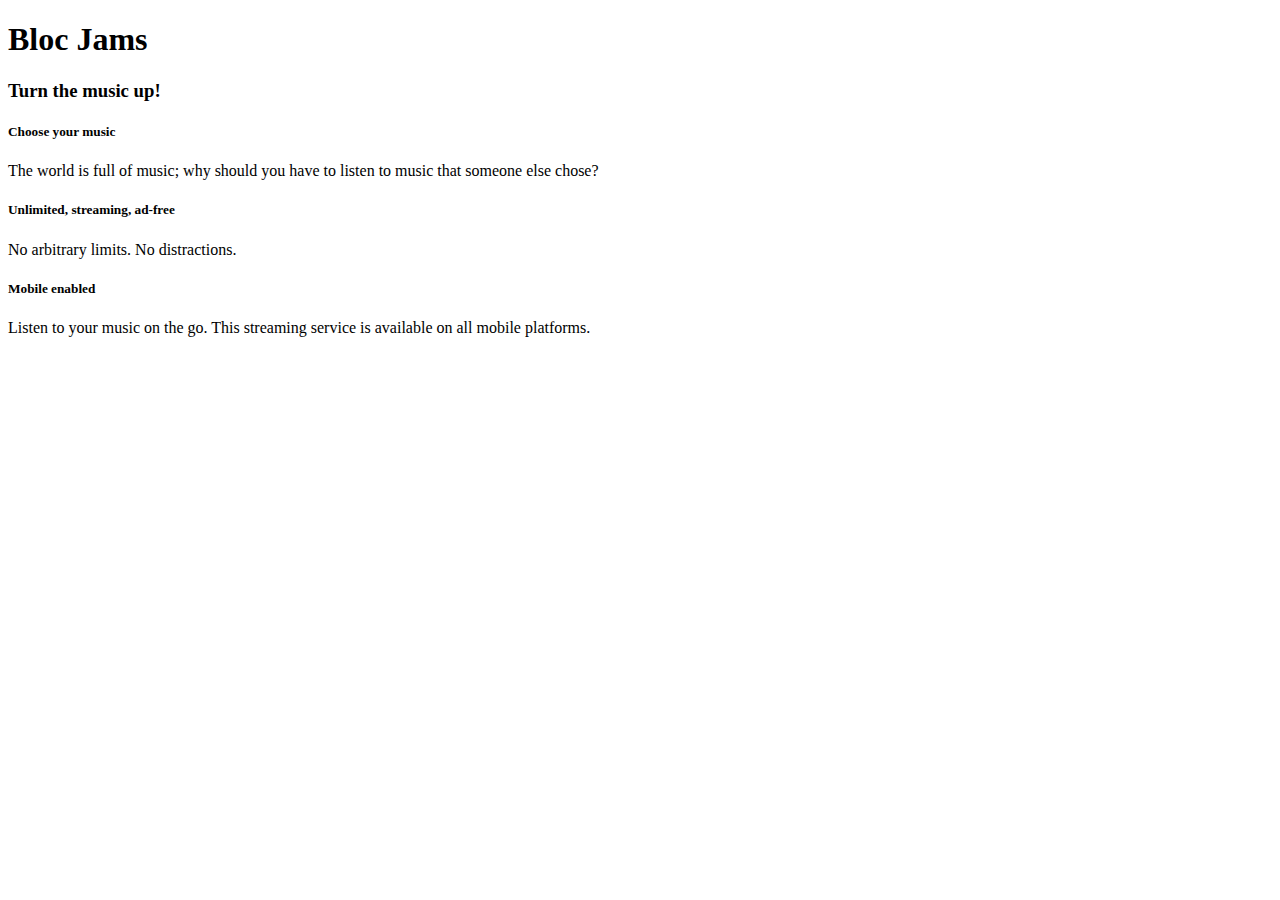
==== index.html @ 6379f97f "Assignment 1 completed" ====
<!DOCTYPE html>
<html>
  <head>
    <title>Bloc Jams</title>
  </head>
  <body>
    <nav> <!-- navigation bar -->
    </nav>
    <section> <!-- hero content -->
      <h1>Bloc Jams</h1>
      <h3>Turn the music up!</h3>
    </section>
    <section> <!-- selling points -->
      <div>
        <h5>Choose your music</h5>
        <p>The world is full of music; why should you have to listen to music that someone else chose? </p>
      </div>
      <div>
        <h5>Unlimited, streaming, ad-free</h5>
        <p>No arbitrary limits. No distractions.</p>
      </div>
      <div>
        <h5>Mobile enabled</h5>
        <p>Listen to your music on the go. This streaming service is available on all mobile platforms.</p>
      </div>
    </section>
  </body>
</html>
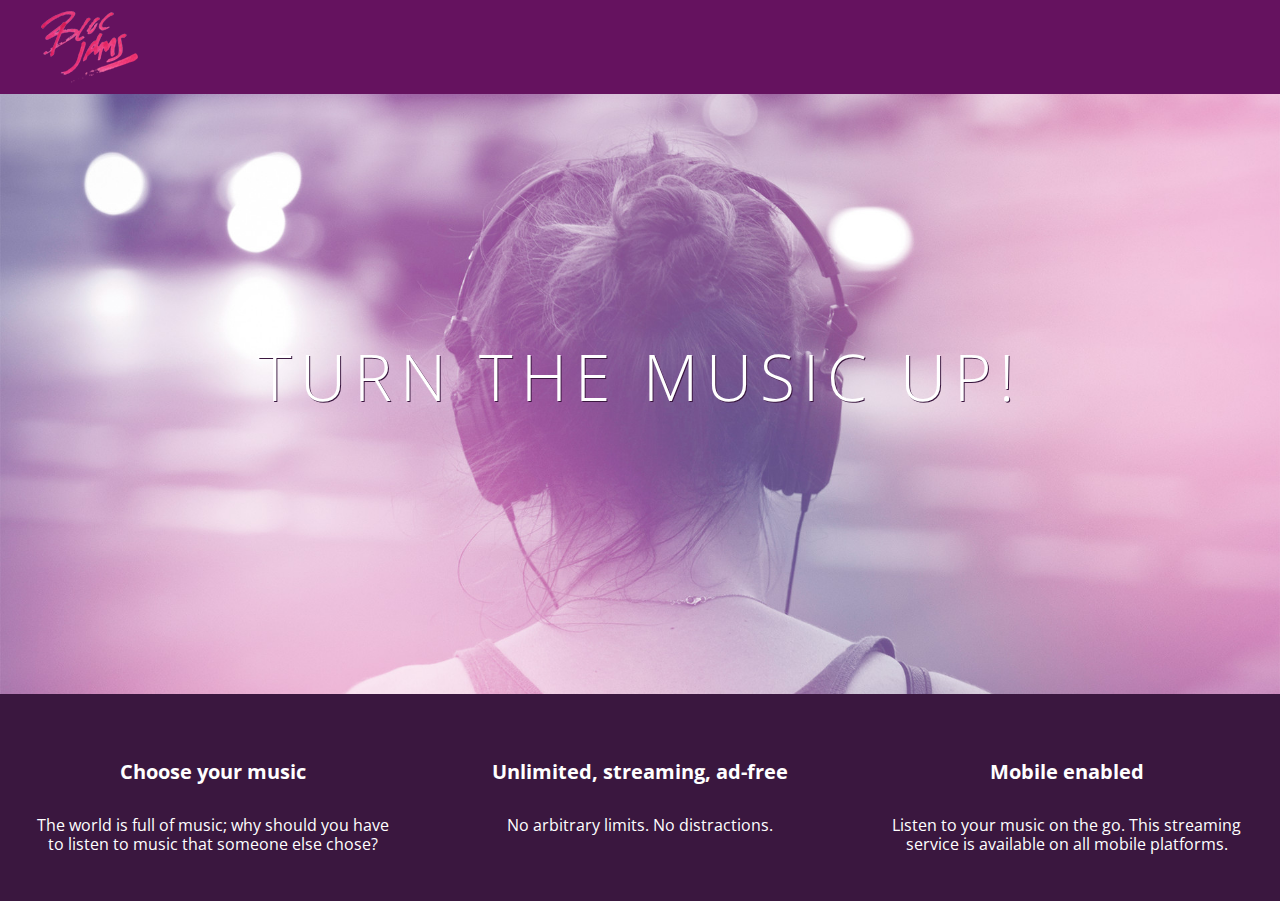
==== commit 5b1197ea: "Checkpoint 2 - Styles: Completed" ====
--- a/index.html
+++ b/index.html
@@ -2,26 +2,33 @@
 <html>
   <head>
     <title>Bloc Jams</title>
+    <link rel="stylesheet" type="text/css" href="http://fonts.googleapis.com/css?family=Open+Sans:400,800,600,700,300">
+    <link rel="stylesheet" type="text/css" href="http://code.ionicframework.com/ionicons/2.0.1/css/ionicons.min.css">
+    <link rel="stylesheet" type="text/css" href="styles/normalize.css">
+    <link rel="stylesheet" type="text/css" href="styles/main.css">
   </head>
-  <body>
-    <nav> <!-- navigation bar -->
+  <body class="landing">
+    <nav class="navbar"> <!-- navigation bar -->
+      <img src="assets/images/bloc_jams_logo.png" alt="bloc jams logo" class="logo">
     </nav>
-    <section> <!-- hero content -->
-      <h1>Bloc Jams</h1>
-      <h3>Turn the music up!</h3>
+    <section class="hero-content"> <!-- hero content -->
+      <h1 class="hero-title">Turn the music up!</h1>
     </section>
-    <section> <!-- selling points -->
-      <div>
-        <h5>Choose your music</h5>
-        <p>The world is full of music; why should you have to listen to music that someone else chose? </p>
+    <section class="selling-points"> <!-- selling points -->
+      <div class="point">
+        <span class="ion-music-note"></span>
+        <h5 class="point-title">Choose your music</h5>
+        <p class="point-description">The world is full of music; why should you have to listen to music that someone else chose? </p>
       </div>
-      <div>
-        <h5>Unlimited, streaming, ad-free</h5>
-        <p>No arbitrary limits. No distractions.</p>
+      <div class="point">
+        <span class="ion-radio-waves"></span>
+        <h5 class="point-title">Unlimited, streaming, ad-free</h5>
+        <p class="point-description">No arbitrary limits. No distractions.</p>
       </div>
-      <div>
-        <h5>Mobile enabled</h5>
-        <p>Listen to your music on the go. This streaming service is available on all mobile platforms.</p>
+      <div class="point">
+        <span class="ion-iphone"></span>
+        <h5 class="point-title">Mobile enabled</h5>
+        <p class="point-description">Listen to your music on the go. This streaming service is available on all mobile platforms.</p>
       </div>
     </section>
   </body>
--- a/styles/main.css
+++ b/styles/main.css
@@ -0,0 +1,77 @@
+html  {
+  height: 100%;
+  font-size: 100%;
+}
+
+body  {
+  font-family: 'Open Sans';
+  color: white;
+  min-height: 100%;
+}
+
+body.landing  {
+  background-color: rgb(58,23,63);
+}
+
+.navbar {
+  padding: 0.5rem;
+  background-color: rgb(101,18,95);
+}
+
+.navbar .logo {
+  position: relative;
+  left: 2rem;
+}
+
+.hero-content {
+  position: relative;
+  min-height: 600px;
+  background-image: url(../assets/images/bloc_jams_bg.jpg);
+  background-repeat: no-repeat;
+  background-position: center center;
+  background-size: cover;
+}
+
+.hero-content .hero-title {
+  position: absolute;
+  top: 40%;
+  -webkit-transform: translateY(-50%);
+  -moz-transform: translateY(-50%);
+  -ms-transform: translateY(-50%);
+  transform: translateY(-50%);
+  width: 100%;
+  text-align: center;
+  font-size: 4rem;
+  font-weight: 300;
+  text-transform: uppercase;
+  letter-spacing: 0.5rem;
+  text-shadow: 1px 1px 0px rgb(58,23,63);
+}
+
+.selling-points  {
+  position: relative;
+  display: table;
+  width: 100%;
+  -webkit-box-sizing: border-box;
+  -moz-box-sizing: border-box;
+  box-sizing: border-box;
+}
+
+.point  {
+  display: table-cell;
+  position: relative;
+  width: 33.3%;
+  padding: 2rem;
+  text-align: center;
+}
+
+.point .point-title {
+  font-size: 1.25rem;
+}
+
+.ion-music-note,
+.ion-radio-waves,
+.ion-iphone  {
+  color: rgb(233,50,107);
+  font-size: 5rem;
+}
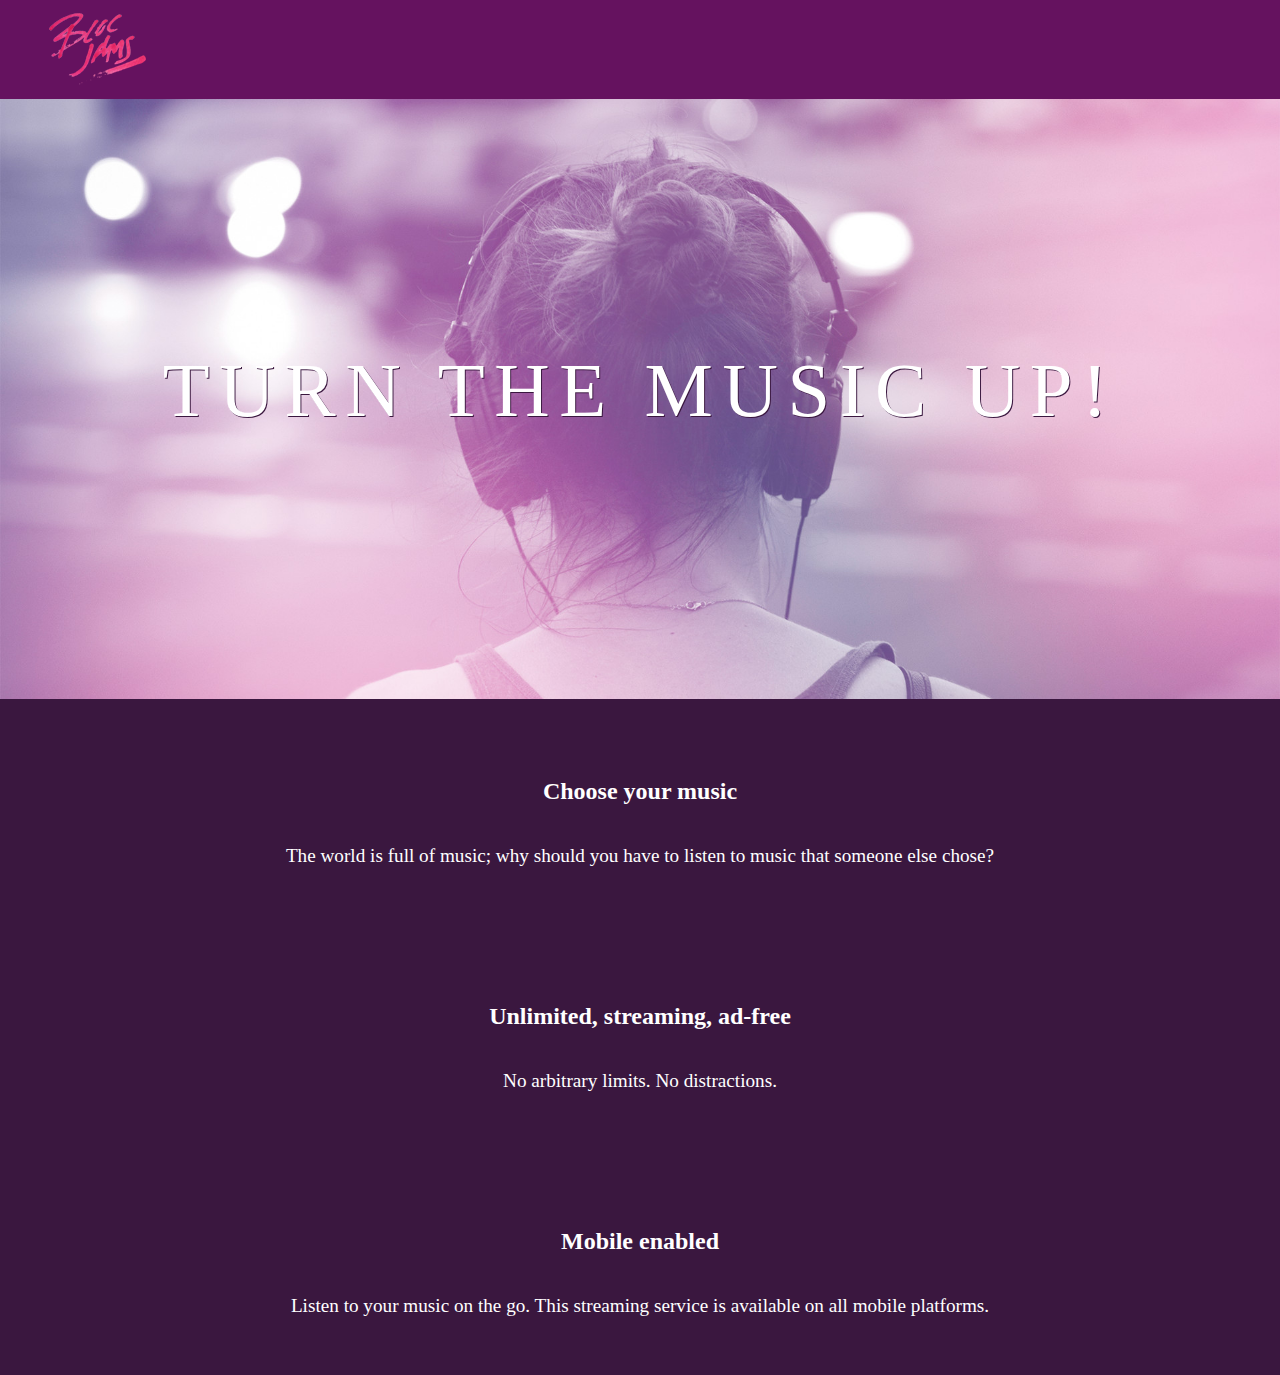
==== commit 669a32b7: "Checkpoint 3 Responsiveness: Completed" ====
--- a/index.html
+++ b/index.html
@@ -2,10 +2,12 @@
 <html>
   <head>
     <title>Bloc Jams</title>
+    <meta name="viewport" content="width=device-width, intial-scale=1"
     <link rel="stylesheet" type="text/css" href="http://fonts.googleapis.com/css?family=Open+Sans:400,800,600,700,300">
     <link rel="stylesheet" type="text/css" href="http://code.ionicframework.com/ionicons/2.0.1/css/ionicons.min.css">
     <link rel="stylesheet" type="text/css" href="styles/normalize.css">
     <link rel="stylesheet" type="text/css" href="styles/main.css">
+    <link rel="stylesheet" type="text/css" href="styles/landing.css"
   </head>
   <body class="landing">
     <nav class="navbar"> <!-- navigation bar -->
--- a/styles/main.css
+++ b/styles/main.css
@@ -1,77 +1,34 @@
-html  {
-  height: 100%;
-  font-size: 100%;
+*, *::before, *::after  {
+  -moz-box-sizing: border-box;
+  -webkit-box-sizing: border-box;
+  box-sizing: border-box;
 }
 
-body  {
-  font-family: 'Open Sans';
-  color: white;
-  min-height: 100%;
+html {
+height: 100%;
+font-size: 100%;
 }
 
-body.landing  {
-  background-color: rgb(58,23,63);
+body {
+font-family: 'Open Sans';
+color: white;
+min-height: 100%;
 }
 
 .navbar {
-  padding: 0.5rem;
-  background-color: rgb(101,18,95);
+padding: 0.5rem;
+background-color: rgb(101,18,95);
 }
 
 .navbar .logo {
-  position: relative;
-  left: 2rem;
+position: relative;
+left: 2rem;
 }
 
-.hero-content {
-  position: relative;
-  min-height: 600px;
-  background-image: url(../assets/images/bloc_jams_bg.jpg);
-  background-repeat: no-repeat;
-  background-position: center center;
-  background-size: cover;
+@media (min-width: 640px) {
+  html {font-size: 112%;}
 }
 
-.hero-content .hero-title {
-  position: absolute;
-  top: 40%;
-  -webkit-transform: translateY(-50%);
-  -moz-transform: translateY(-50%);
-  -ms-transform: translateY(-50%);
-  transform: translateY(-50%);
-  width: 100%;
-  text-align: center;
-  font-size: 4rem;
-  font-weight: 300;
-  text-transform: uppercase;
-  letter-spacing: 0.5rem;
-  text-shadow: 1px 1px 0px rgb(58,23,63);
+@media (min-width: 1024px)  {
+  html {font-size: 120%;}
 }
-
-.selling-points  {
-  position: relative;
-  display: table;
-  width: 100%;
-  -webkit-box-sizing: border-box;
-  -moz-box-sizing: border-box;
-  box-sizing: border-box;
-}
-
-.point  {
-  display: table-cell;
-  position: relative;
-  width: 33.3%;
-  padding: 2rem;
-  text-align: center;
-}
-
-.point .point-title {
-  font-size: 1.25rem;
-}
-
-.ion-music-note,
-.ion-radio-waves,
-.ion-iphone  {
-  color: rgb(233,50,107);
-  font-size: 5rem;
-}
--- a/styles/landing.css
+++ b/styles/landing.css
@@ -0,0 +1,48 @@
+body.landing {
+  background-color: rgb(58,23,63);
+}
+
+.hero-content {
+  position: relative;
+  min-height: 600px;
+  background-image: url(../assets/images/bloc_jams_bg.jpg);
+  background-repeat: no-repeat;
+  background-position: center center;
+  background-size: cover;
+}
+
+.hero-content .hero-title {
+  position: absolute;
+  top: 40%;
+  -webkit-transform: translateY(-50%);
+  -moz-transform: translateY(-50%);
+  transform: translateY(-50%);
+  width: 100%;
+  text-align: center;
+  font-size: 4rem;
+  font-weight: 300;
+  text-transform: uppercase;
+  letter-spacing: 0.5rem;
+  text-shadow: 1px 1px 0px rgb(58,23,63);
+}
+
+.selling-points {
+  position: relative;
+}
+
+.point {
+  position: relative;
+  padding: 2rem;
+  text-align: center;
+}
+
+.point .point-title {
+  font-size: 1.25rem;
+}
+
+.ion-music-note,
+.ion-radio-waves,
+.ion-iphone {
+  color: rgb(233,50,117);
+  font-size: 5rem;
+}
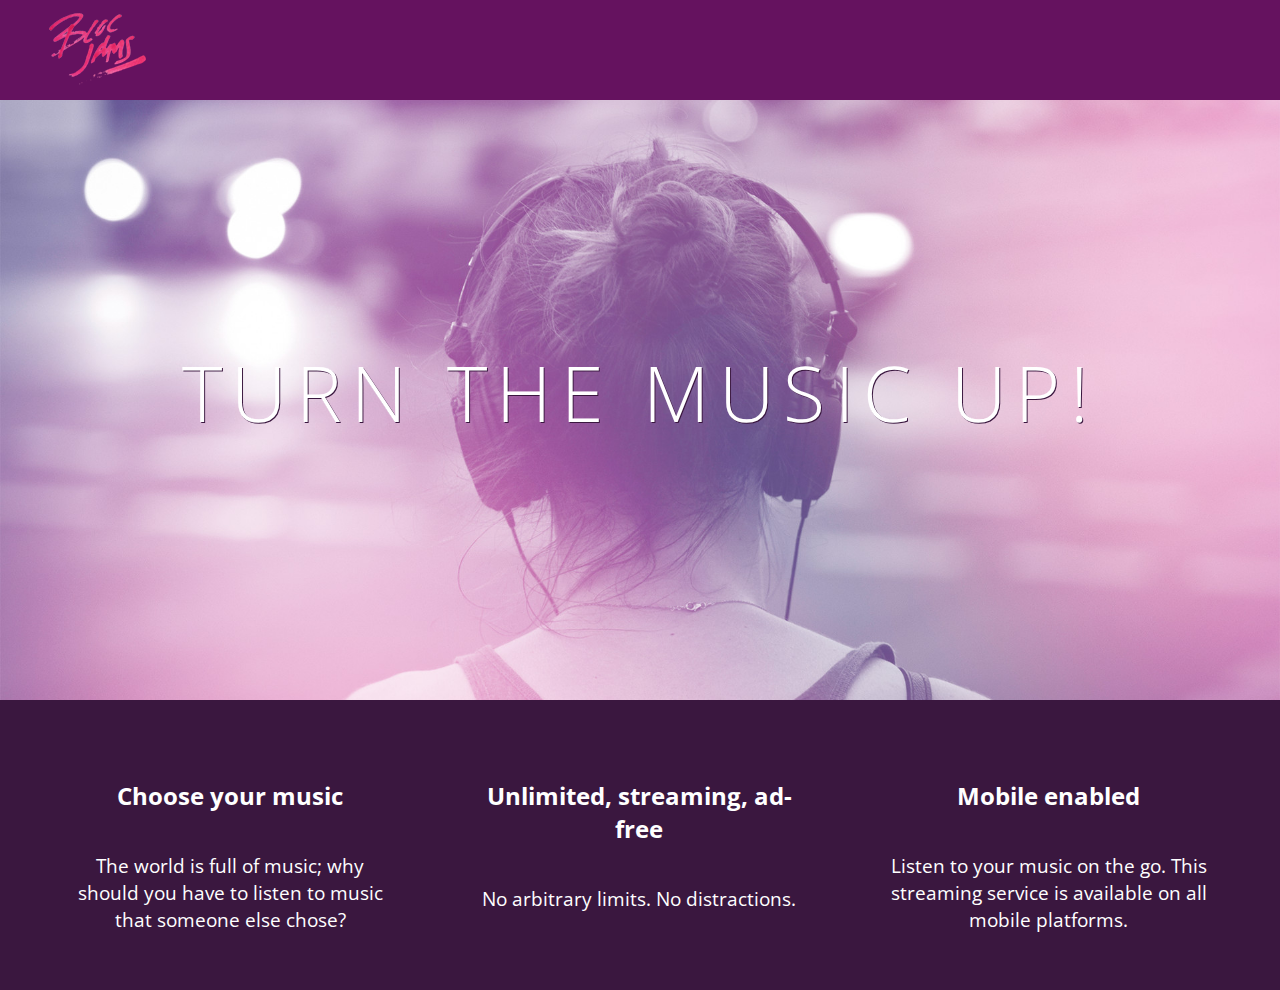
==== commit 8868f0c3: "Assignment 3 Completed" ====
--- a/index.html
+++ b/index.html
@@ -2,12 +2,12 @@
 <html>
   <head>
     <title>Bloc Jams</title>
-    <meta name="viewport" content="width=device-width, intial-scale=1"
+    <meta name="viewport" content="width=device-width, intial-scale=1">
     <link rel="stylesheet" type="text/css" href="http://fonts.googleapis.com/css?family=Open+Sans:400,800,600,700,300">
     <link rel="stylesheet" type="text/css" href="http://code.ionicframework.com/ionicons/2.0.1/css/ionicons.min.css">
     <link rel="stylesheet" type="text/css" href="styles/normalize.css">
     <link rel="stylesheet" type="text/css" href="styles/main.css">
-    <link rel="stylesheet" type="text/css" href="styles/landing.css"
+    <link rel="stylesheet" type="text/css" href="styles/landing.css">
   </head>
   <body class="landing">
     <nav class="navbar"> <!-- navigation bar -->
@@ -16,18 +16,18 @@
     <section class="hero-content"> <!-- hero content -->
       <h1 class="hero-title">Turn the music up!</h1>
     </section>
-    <section class="selling-points"> <!-- selling points -->
-      <div class="point">
+    <section class="selling-points container clearfix"> <!-- selling points -->
+      <div class="point column third">
         <span class="ion-music-note"></span>
         <h5 class="point-title">Choose your music</h5>
         <p class="point-description">The world is full of music; why should you have to listen to music that someone else chose? </p>
       </div>
-      <div class="point">
+      <div class="point column third">
         <span class="ion-radio-waves"></span>
         <h5 class="point-title">Unlimited, streaming, ad-free</h5>
         <p class="point-description">No arbitrary limits. No distractions.</p>
       </div>
-      <div class="point">
+      <div class="point column third">
         <span class="ion-iphone"></span>
         <h5 class="point-title">Mobile enabled</h5>
         <p class="point-description">Listen to your music on the go. This streaming service is available on all mobile platforms.</p>
--- a/styles/main.css
+++ b/styles/main.css
@@ -26,9 +26,37 @@
 }
 
 @media (min-width: 640px) {
-  html {font-size: 112%;}
+  html { font-size: 112%; }
+
+  .column {
+    float: left;
+    padding-left: 1rem;
+    padding-right: 1rem;
+  }
+
+  .column.full { width: 100%; }
+  .column.two-thirds { width: 66.7%; }
+  .column.half { width: 50%; }
+  .column.third { width: 33.3%; }
+  .column.fourth { width: 25%; }
+  .column.flow-opposite { float: right; }
 }
 
 @media (min-width: 1024px)  {
   html {font-size: 120%;}
 }
+
+.container {
+  margin: 0 auto;
+  max-width: 64rem;
+}
+
+.clearfix::before,
+.clearfix::after  {
+  content: " ";
+  display: table;
+}
+
+.clearfix::after  {
+  clear: both;
+}
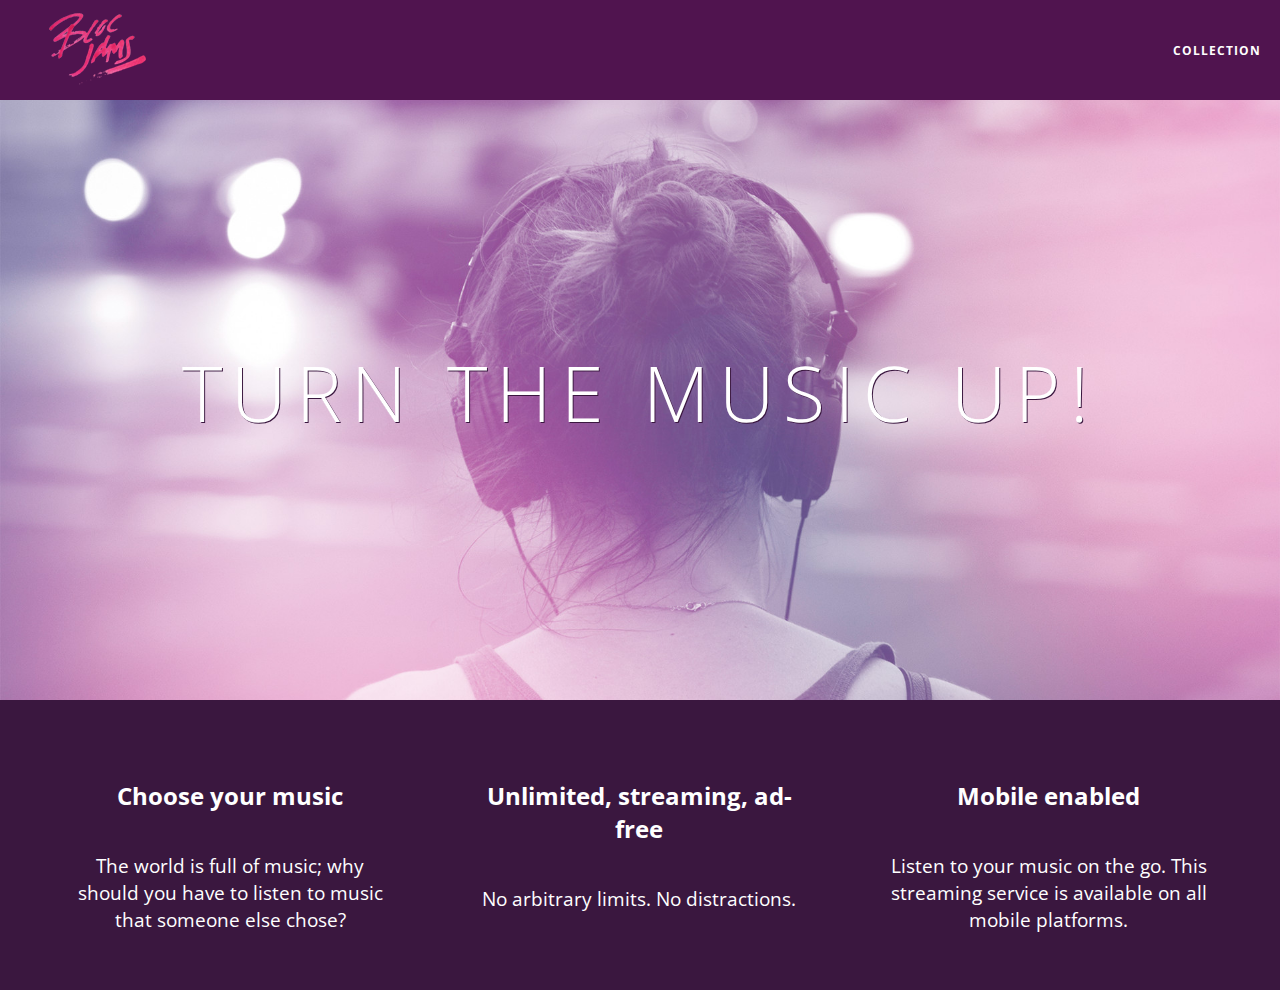
==== commit 81879686: "Checkpoint 4 Collection View: Completed" ====
--- a/index.html
+++ b/index.html
@@ -11,7 +11,12 @@
   </head>
   <body class="landing">
     <nav class="navbar"> <!-- navigation bar -->
-      <img src="assets/images/bloc_jams_logo.png" alt="bloc jams logo" class="logo">
+      <a href="index.html" class="logo">
+        <img src="assets/images/bloc_jams_logo.png" alt="bloc jams logo">
+      </a>
+      <div class="links-container">
+        <a href="collection.html" class="navbar-link">collection</a>
+      </div>
     </nav>
     <section class="hero-content"> <!-- hero content -->
       <h1 class="hero-title">Turn the music up!</h1>
--- a/styles/main.css
+++ b/styles/main.css
@@ -5,24 +5,57 @@
 }
 
 html {
-height: 100%;
-font-size: 100%;
+  height: 100%;
+  font-size: 100%;
 }
 
 body {
-font-family: 'Open Sans';
-color: white;
-min-height: 100%;
+  font-family: 'Open Sans';
+  color: white;
+  min-height: 100%;
 }
 
 .navbar {
-padding: 0.5rem;
-background-color: rgb(101,18,95);
+  position: relative;
+  padding: 0.5rem;
+  background-color: rgb(101,18,95,0.5);
+  z-index: 1;
 }
 
 .navbar .logo {
-position: relative;
-left: 2rem;
+  position: relative;
+  left: 2rem;
+  cursor: pointer;
+}
+
+.navbar .links-container  {
+  display: table;
+  position: absolute;
+  top: 0;
+  right: 0;
+  height: 100px;
+  color: white;
+  text-decoration: none;
+}
+
+.links-container .navbar-link {
+  display: table-cell;
+  position: relative;
+  height: 100%;
+  padding-left: 1rem;
+  padding-right: 1rem;
+  vertical-align: middle;
+  color: white;
+  font-size: 0.625rem;
+  letter-spacing: 0.05rem;
+  font-weight: 700;
+  text-transform: uppercase;
+  text-decoration: none;
+  cursor: pointer;
+}
+
+.links-container .navbar-link:hover {
+  color: rgb(223,50,117);
 }
 
 @media (min-width: 640px) {
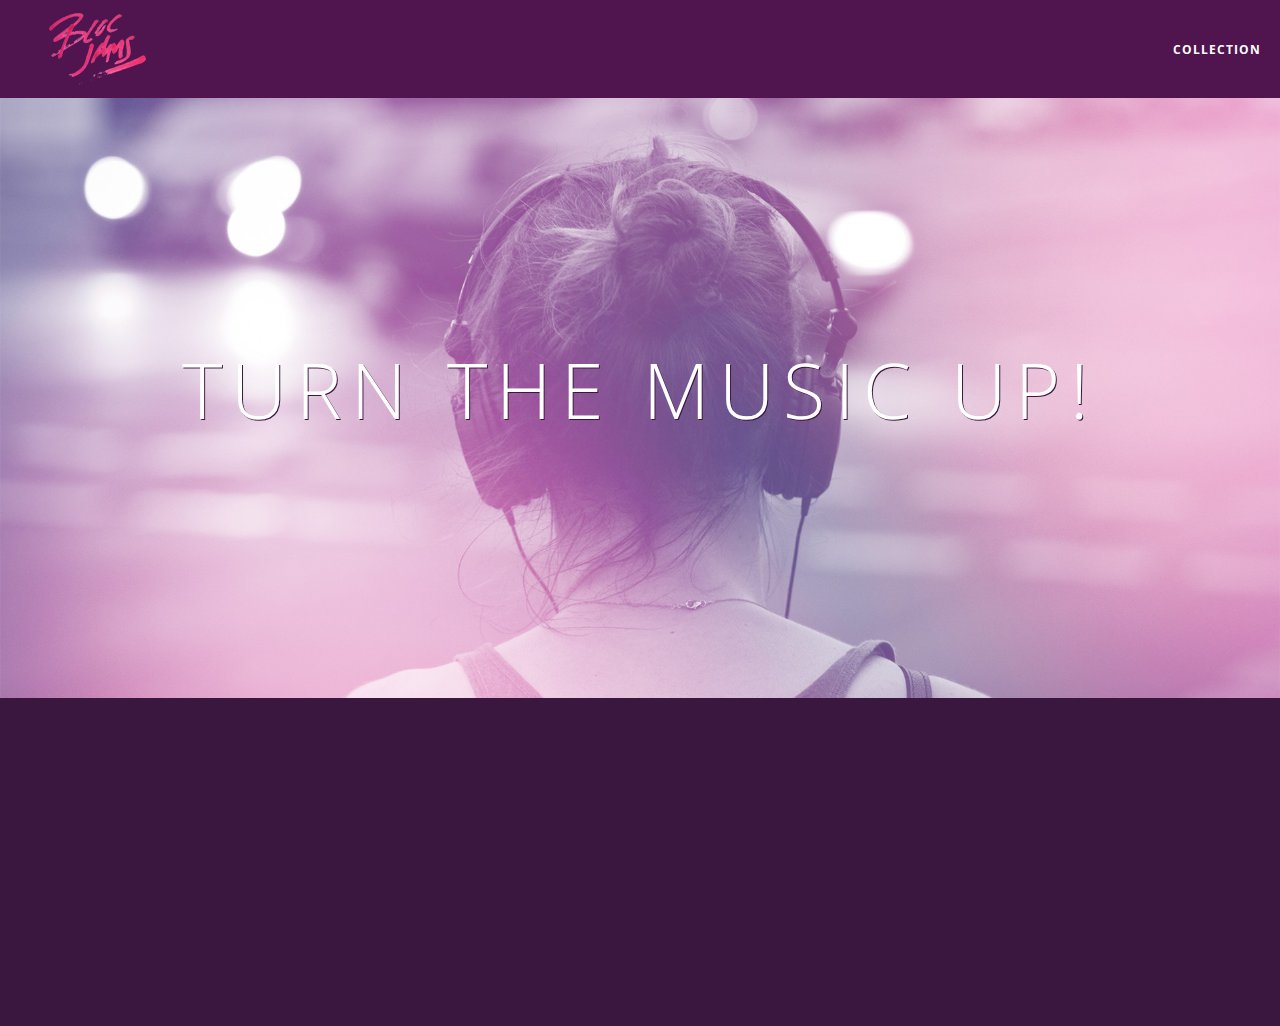
==== commit 3ab349ec: "Checkpoint 8 Animation: Completed" ====
--- a/index.html
+++ b/index.html
@@ -38,5 +38,6 @@
         <p class="point-description">Listen to your music on the go. This streaming service is available on all mobile platforms.</p>
       </div>
     </section>
+    <script src="scripts/landing.js"></script>
   </body>
 </html>
--- a/styles/main.css
+++ b/styles/main.css
@@ -18,7 +18,7 @@
 .navbar {
   position: relative;
   padding: 0.5rem;
-  background-color: rgb(101,18,95,0.5);
+  background-color: rgba(101,18,95,0.5);
   z-index: 1;
 }
 
@@ -58,6 +58,10 @@
   color: rgb(223,50,117);
 }
 
+.links-container .navbar-link:active  {
+  background-color: white;
+}
+
 @media (min-width: 640px) {
   html { font-size: 112%; }
 
@@ -84,6 +88,10 @@
   max-width: 64rem;
 }
 
+.container.narrow {
+  max-width: 56rem;
+}
+
 .clearfix::before,
 .clearfix::after  {
   content: " ";
@@ -93,3 +101,4 @@
 .clearfix::after  {
   clear: both;
 }
+
--- a/styles/landing.css
+++ b/styles/landing.css
@@ -34,6 +34,16 @@
   position: relative;
   padding: 2rem;
   text-align: center;
+  opacity: 0;
+  -webkit-transform: scaleX(0.9) translateY(3rem);
+  -moz-transform: scaleX(0.9) translateY(3rem);
+  transform: scaleX(0.9) translateY(3rem);
+  -webkit-transition: all 0.25s ease-in-out;
+  -moz-transition: all 0.25s ease-in-out;
+  transition: all 0.25s ease-in-out;
+  -webkit-transition-delay: 0.2s;
+  -moz-transition-delay: 0.2s;
+  transition-delay: 0.2s;
 }
 
 .point .point-title {
